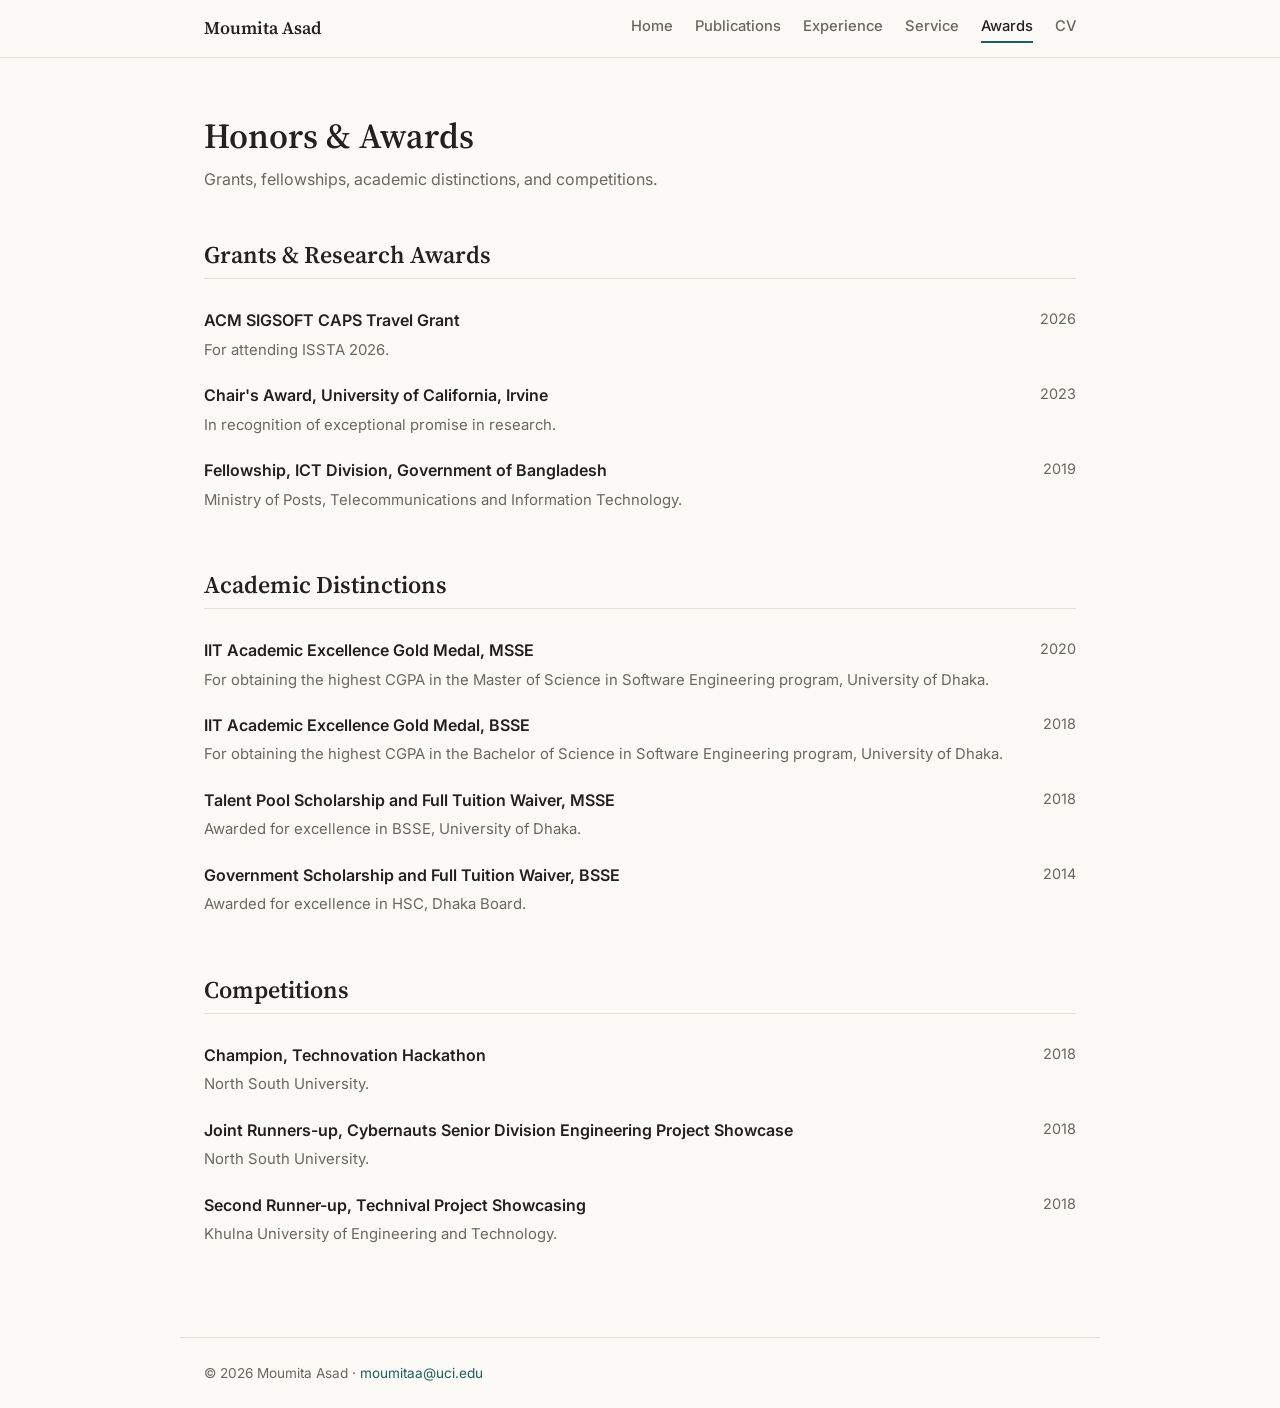
==== awards.html @ 7a5004dd "first commit" ====
<!DOCTYPE html>
<html lang="en">
<head>
  <meta charset="UTF-8">
  <meta name="viewport" content="width=device-width, initial-scale=1">
  <title>Awards · Moumita Asad</title>
  <link rel="preconnect" href="https://fonts.googleapis.com">
  <link href="https://fonts.googleapis.com/css2?family=Source+Serif+4:opsz,wght@8..60,400;8..60,600&family=Inter:wght@400;500;600&display=swap" rel="stylesheet">
  <link rel="stylesheet" href="style.css">
</head>
<body>

<nav>
  <div class="nav-inner">
    <a class="brand" href="index.html">Moumita Asad</a>
    <div class="nav-links">
      <a href="index.html">Home</a>
      <a href="publications.html">Publications</a>
      <a href="experience.html">Experience</a>
      <a href="service.html">Service</a>
      <a href="awards.html" class="active">Awards</a>
      <a href="cv.pdf">CV</a>
    </div>
  </div>
</nav>

<main>
  <h1 class="page-title">Honors &amp; Awards</h1>
  <p class="page-intro">Grants, fellowships, academic distinctions, and competitions.</p>

  <section>
    <h2>Grants &amp; Research Awards</h2>
    <div class="item">
      <span class="what">ACM SIGSOFT CAPS Travel Grant</span>
      <span class="when">2026</span>
      <span class="detail">For attending ISSTA 2026.</span>
    </div>
    <div class="item">
      <span class="what">Chair's Award, University of California, Irvine</span>
      <span class="when">2023</span>
      <span class="detail">In recognition of exceptional promise in research.</span>
    </div>
    <div class="item">
      <span class="what">Fellowship, ICT Division, Government of Bangladesh</span>
      <span class="when">2019</span>
      <span class="detail">Ministry of Posts, Telecommunications and Information Technology.</span>
    </div>
  </section>

  <section>
    <h2>Academic Distinctions</h2>
    <div class="item">
      <span class="what">IIT Academic Excellence Gold Medal, MSSE</span>
      <span class="when">2020</span>
      <span class="detail">For obtaining the highest CGPA in the Master of Science in Software Engineering program, University of Dhaka.</span>
    </div>
    <div class="item">
      <span class="what">IIT Academic Excellence Gold Medal, BSSE</span>
      <span class="when">2018</span>
      <span class="detail">For obtaining the highest CGPA in the Bachelor of Science in Software Engineering program, University of Dhaka.</span>
    </div>
    <div class="item">
      <span class="what">Talent Pool Scholarship and Full Tuition Waiver, MSSE</span>
      <span class="when">2018</span>
      <span class="detail">Awarded for excellence in BSSE, University of Dhaka.</span>
    </div>
    <div class="item">
      <span class="what">Government Scholarship and Full Tuition Waiver, BSSE</span>
      <span class="when">2014</span>
      <span class="detail">Awarded for excellence in HSC, Dhaka Board.</span>
    </div>
  </section>

  <section>
    <h2>Competitions</h2>
    <div class="item">
      <span class="what">Champion, Technovation Hackathon</span>
      <span class="when">2018</span>
      <span class="detail">North South University.</span>
    </div>
    <div class="item">
      <span class="what">Joint Runners-up, Cybernauts Senior Division Engineering Project Showcase</span>
      <span class="when">2018</span>
      <span class="detail">North South University.</span>
    </div>
    <div class="item">
      <span class="what">Second Runner-up, Technival Project Showcasing</span>
      <span class="when">2018</span>
      <span class="detail">Khulna University of Engineering and Technology.</span>
    </div>
  </section>
</main>

<footer>© 2026 Moumita Asad · <a href="mailto:moumitaa@uci.edu">moumitaa@uci.edu</a></footer>
</body>
</html>
---- style.css ----
:root {
  --bg: #fbfaf7; --text: #23211e; --muted: #6b665e; --line: #e6e1d8;
  --accent: #1f5f5b; --accent-soft: #e4efed; --card: #ffffff;
}
@media (prefers-color-scheme: dark) {
  :root {
    --bg: #161816; --text: #e8e6e1; --muted: #a29d94; --line: #2c2f2c;
    --accent: #7cc4bc; --accent-soft: #1f2e2c; --card: #1c1f1c;
  }
}
* { box-sizing: border-box; }
body {
  margin: 0; background: var(--bg); color: var(--text);
  font: 16px/1.65 "Inter", system-ui, sans-serif;
  display: flex; flex-direction: column; min-height: 100vh;
}
a { color: var(--accent); text-decoration: none; }
a:hover { text-decoration: underline; }
h1, h2, h3 { font-family: "Source Serif 4", Georgia, serif; font-weight: 600; line-height: 1.25; }

/* Nav */
nav { position: sticky; top: 0; z-index: 10; background: var(--bg); border-bottom: 1px solid var(--line); }
.nav-inner {
  max-width: 920px; margin: auto; padding: 14px 24px;
  display: flex; justify-content: space-between; align-items: center; gap: 16px;
}
.brand { font-family: "Source Serif 4", serif; font-weight: 600; font-size: 1.1rem; color: var(--text); white-space: nowrap; }
.brand:hover { text-decoration: none; }
.nav-links { display: flex; gap: 22px; }
.nav-links a { color: var(--muted); font-size: .92rem; font-weight: 500; padding-bottom: 2px; border-bottom: 2px solid transparent; }
.nav-links a:hover { color: var(--accent); text-decoration: none; }
.nav-links a.active { color: var(--text); border-bottom-color: var(--accent); }

main { max-width: 920px; width: 100%; margin: 0 auto; padding: 0 24px 80px; flex: 1; }
section { padding-top: 48px; }
.page-title { font-size: 2.2rem; margin: 56px 0 8px; }
.page-intro { color: var(--muted); margin: 0; }
h2 { font-size: 1.5rem; margin: 0 0 18px; padding-bottom: 8px; border-bottom: 1px solid var(--line); }
.meta { color: var(--muted); font-size: .88rem; }

/* Home hero */
.hero { display: grid; grid-template-columns: 200px 1fr; gap: 40px; align-items: start; padding-top: 56px; }
.hero img {
  width: 200px; height: 200px; object-fit: cover; border-radius: 12px;
  border: 1px solid var(--line); background: var(--accent-soft);
}
.hero h1 { font-size: 2.4rem; margin: 0 0 4px; }
.role { color: var(--muted); margin: 0 0 16px; }
.links { display: flex; gap: 10px; flex-wrap: wrap; margin-top: 18px; }
.links a {
  font-size: .88rem; font-weight: 500; padding: 6px 14px;
  border: 1px solid var(--line); border-radius: 999px; color: var(--text); background: var(--card);
}
.links a:hover { border-color: var(--accent); color: var(--accent); text-decoration: none; }
.banner {
  margin-top: 22px; padding: 12px 16px; border-radius: 8px;
  background: var(--accent-soft); border-left: 3px solid var(--accent); font-size: .95rem;
}

/* Tags */
.tags { display: flex; flex-wrap: wrap; gap: 8px; }
.tags span { font-size: .85rem; padding: 4px 12px; border-radius: 6px; background: var(--card); border: 1px solid var(--line); }

/* News */
.news { list-style: none; padding: 0; margin: 0; }
.news li { display: grid; grid-template-columns: 90px 1fr; gap: 12px; padding: 6px 0; }
.news .date { color: var(--muted); font-size: .9rem; }

/* Quick links on home */
.cards { display: grid; grid-template-columns: repeat(auto-fit, minmax(200px, 1fr)); gap: 14px; }
.cards a {
  display: block; padding: 16px 18px; border: 1px solid var(--line); border-radius: 10px;
  background: var(--card); color: var(--text);
}
.cards a:hover { border-color: var(--accent); text-decoration: none; }
.cards strong { display: block; font-family: "Source Serif 4", serif; font-size: 1.1rem; color: var(--accent); }
.cards span { font-size: .88rem; color: var(--muted); }

/* Projects */
.project { padding: 18px 0; border-bottom: 1px dashed var(--line); }
.project:last-child { border-bottom: none; }
.project h3 { margin: 0 0 2px; font-size: 1.2rem; }
.project ul { margin: 10px 0 0; padding-left: 20px; }
.project li { padding: 2px 0; }

/* Publications */
.pubs { padding-left: 0; list-style: none; margin: 0; }
.pubs li { position: relative; padding: 12px 0 12px 68px; border-bottom: 1px dashed var(--line); }
.pubs li:last-child { border-bottom: none; }
.venue {
  position: absolute; left: 0; top: 15px; width: 56px; text-align: center;
  font-size: .7rem; font-weight: 600; padding: 2px 0; border-radius: 4px;
  background: var(--accent-soft); color: var(--accent);
}
.pubs .title { font-weight: 600; }
.pubs .authors, .pubs .where { font-size: .92rem; }
.pubs .where { color: var(--muted); font-style: italic; }
.me { text-decoration: underline; text-underline-offset: 3px; font-weight: 600; }

/* Timeline items */
.item { display: grid; grid-template-columns: 1fr auto; gap: 4px 16px; padding: 10px 0; }
.item .what { font-weight: 600; }
.item .when { color: var(--muted); font-size: .9rem; white-space: nowrap; }
.item .detail { grid-column: 1 / -1; font-size: .93rem; color: var(--muted); }

.plain { padding-left: 20px; margin: 0; }
.plain li { padding: 4px 0; }

footer {
  max-width: 920px; width: 100%; margin: 0 auto; padding: 24px;
  border-top: 1px solid var(--line); color: var(--muted); font-size: .85rem;
}

@media (max-width: 680px) {
  .nav-inner { flex-direction: column; align-items: flex-start; gap: 8px; padding: 12px 20px; }
  .nav-links { gap: 18px; overflow-x: auto; width: 100%; padding-bottom: 2px; }
  .nav-links a { white-space: nowrap; }
  main { padding: 0 20px 60px; }
  .hero { grid-template-columns: 1fr; gap: 20px; padding-top: 36px; }
  .hero img { width: 140px; height: 140px; }
  .hero h1 { font-size: 2rem; }
  .page-title { margin-top: 36px; font-size: 1.9rem; }
  .item { grid-template-columns: 1fr; }
  .news li { grid-template-columns: 1fr; gap: 0; }
}
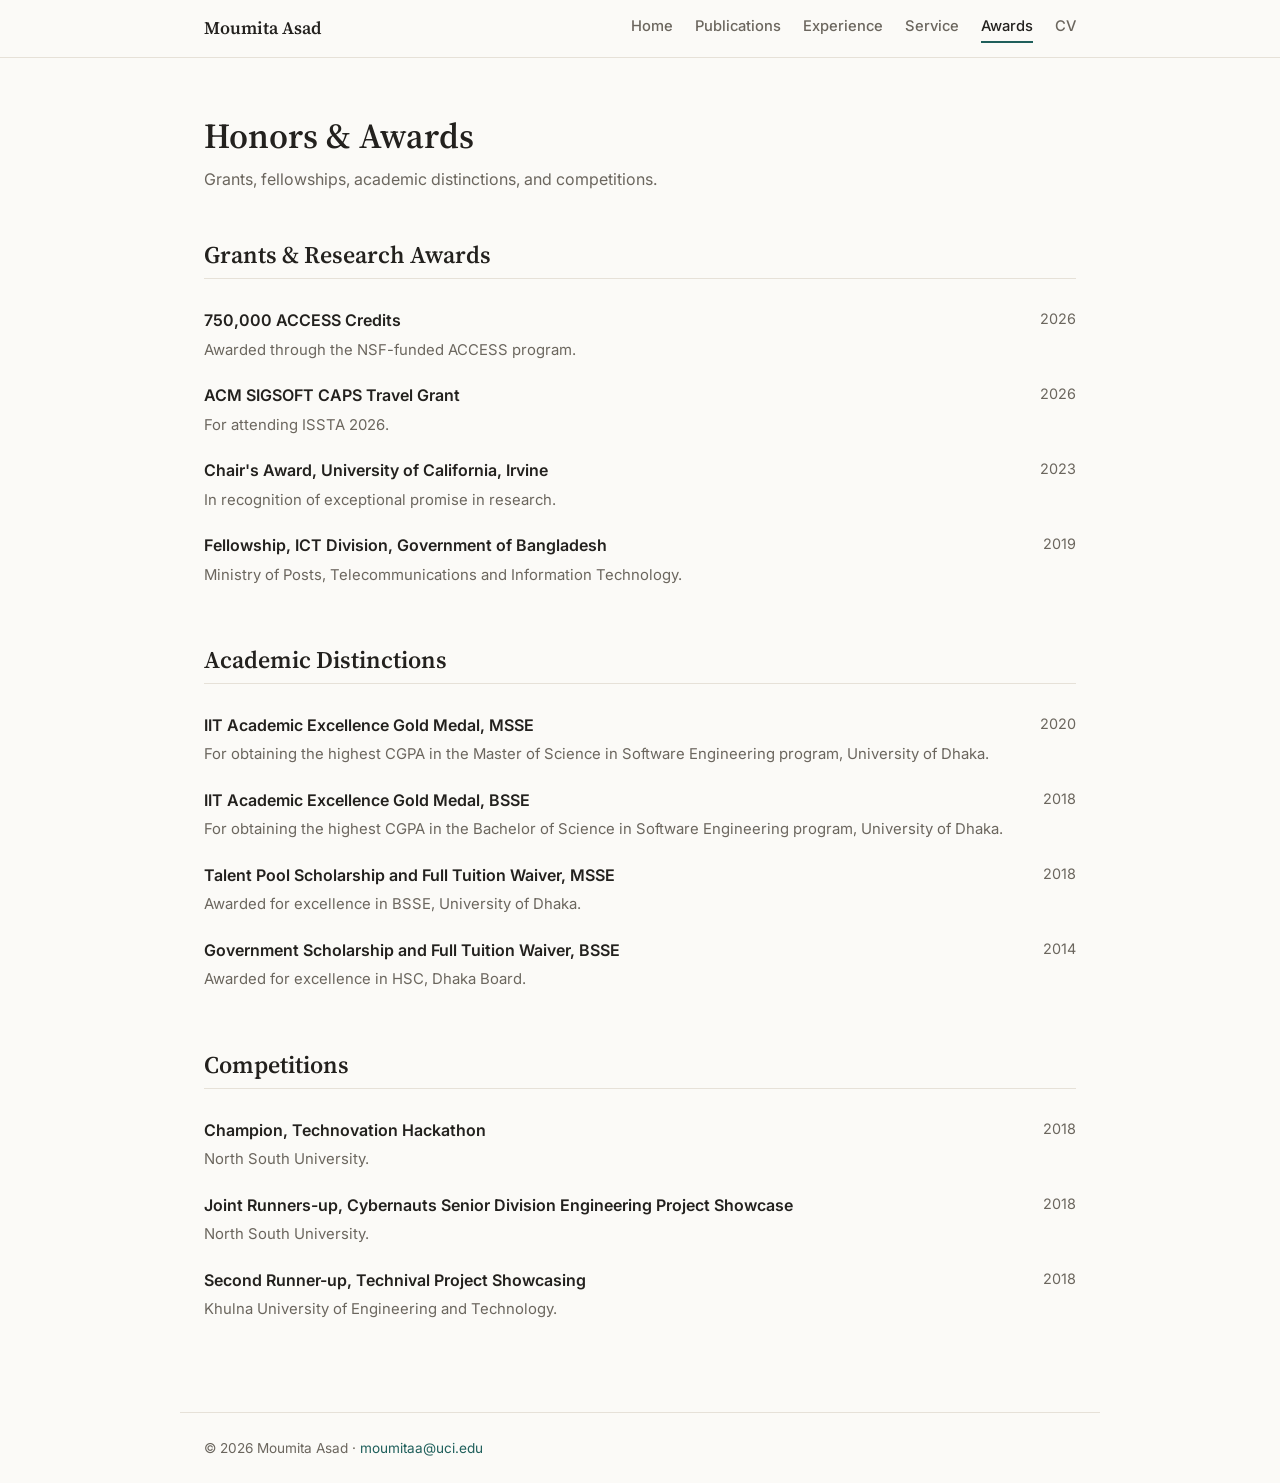
==== commit 9bc4872d: "updated cv and news" ====
--- a/awards.html
+++ b/awards.html
@@ -30,6 +30,11 @@
 
   <section>
     <h2>Grants &amp; Research Awards</h2>
+    <div class="item">
+      <span class="what">750,000 ACCESS Credits</span>
+      <span class="when">2026</span>
+      <span class="detail">Awarded through the NSF-funded ACCESS program.</span>
+    </div>
     <div class="item">
       <span class="what">ACM SIGSOFT CAPS Travel Grant</span>
       <span class="when">2026</span>
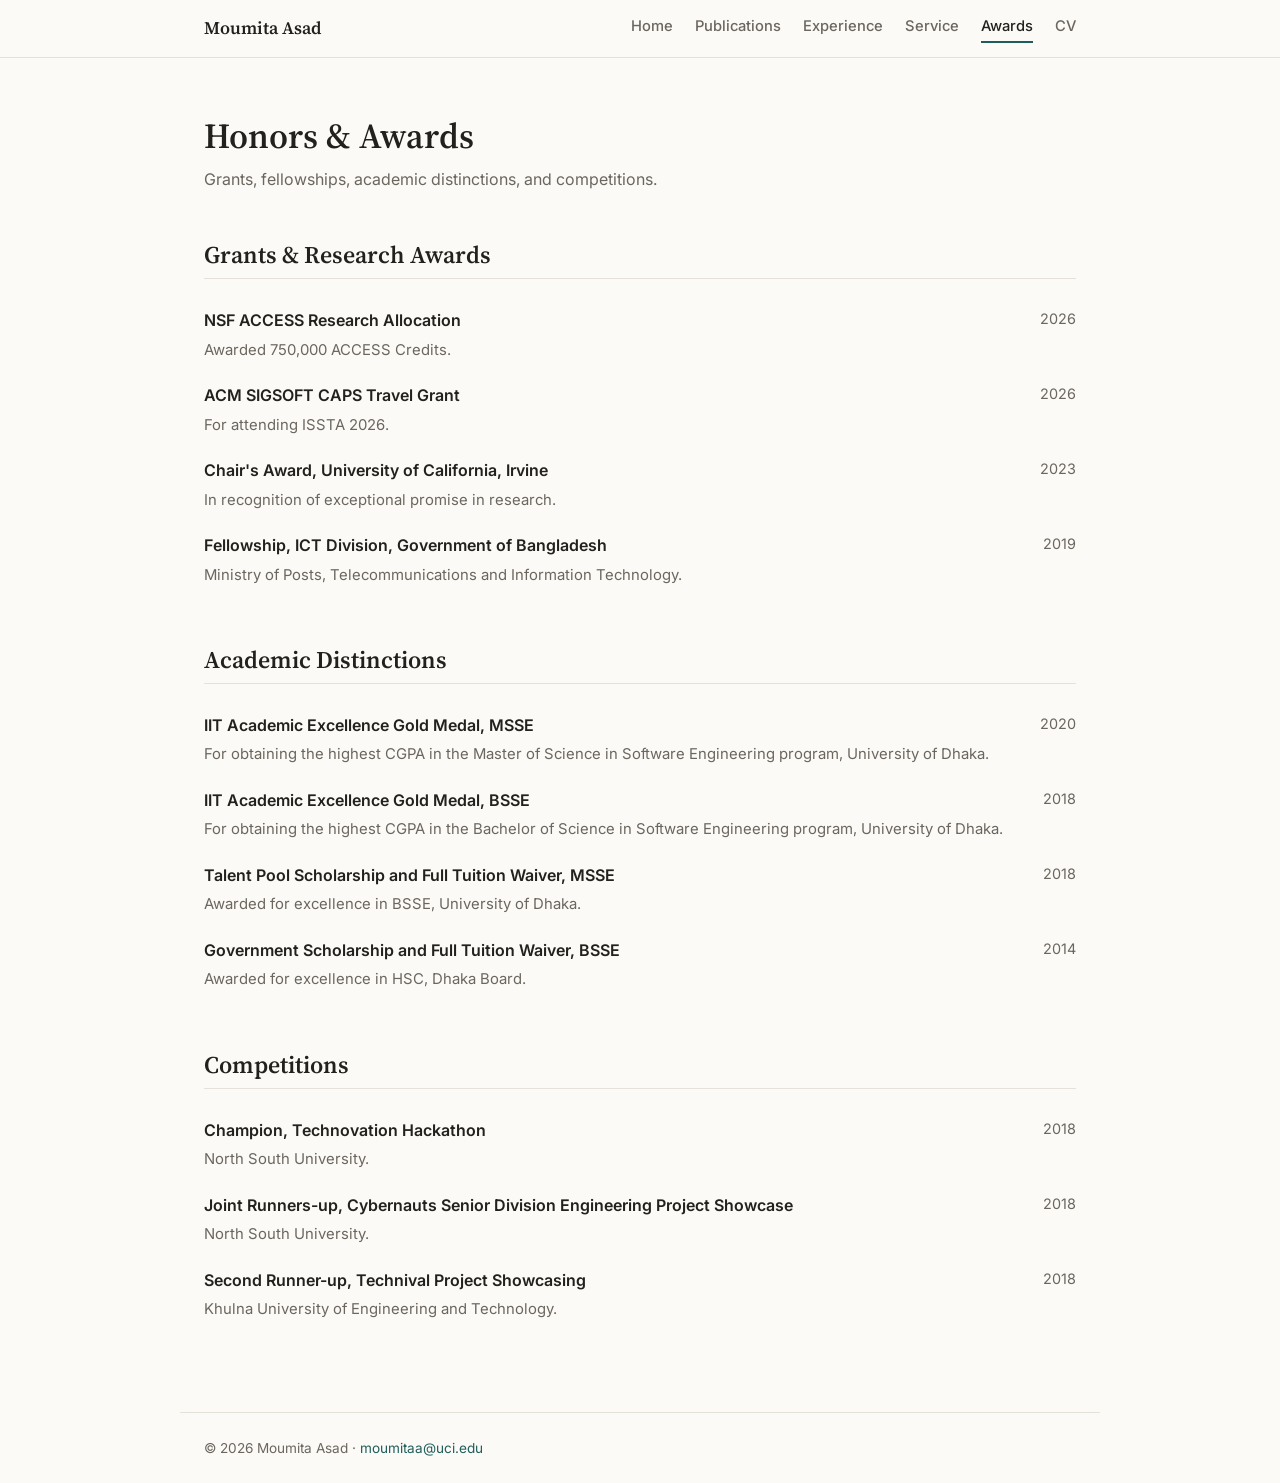
==== commit 4294d46f: "updated grant" ====
--- a/awards.html
+++ b/awards.html
@@ -31,9 +31,9 @@
   <section>
     <h2>Grants &amp; Research Awards</h2>
     <div class="item">
-      <span class="what">750,000 ACCESS Credits</span>
+      <span class="what">NSF ACCESS Research Allocation</span>
       <span class="when">2026</span>
-      <span class="detail">Awarded through the NSF-funded ACCESS program.</span>
+      <span class="detail">Awarded 750,000 ACCESS Credits.</span>
     </div>
     <div class="item">
       <span class="what">ACM SIGSOFT CAPS Travel Grant</span>
